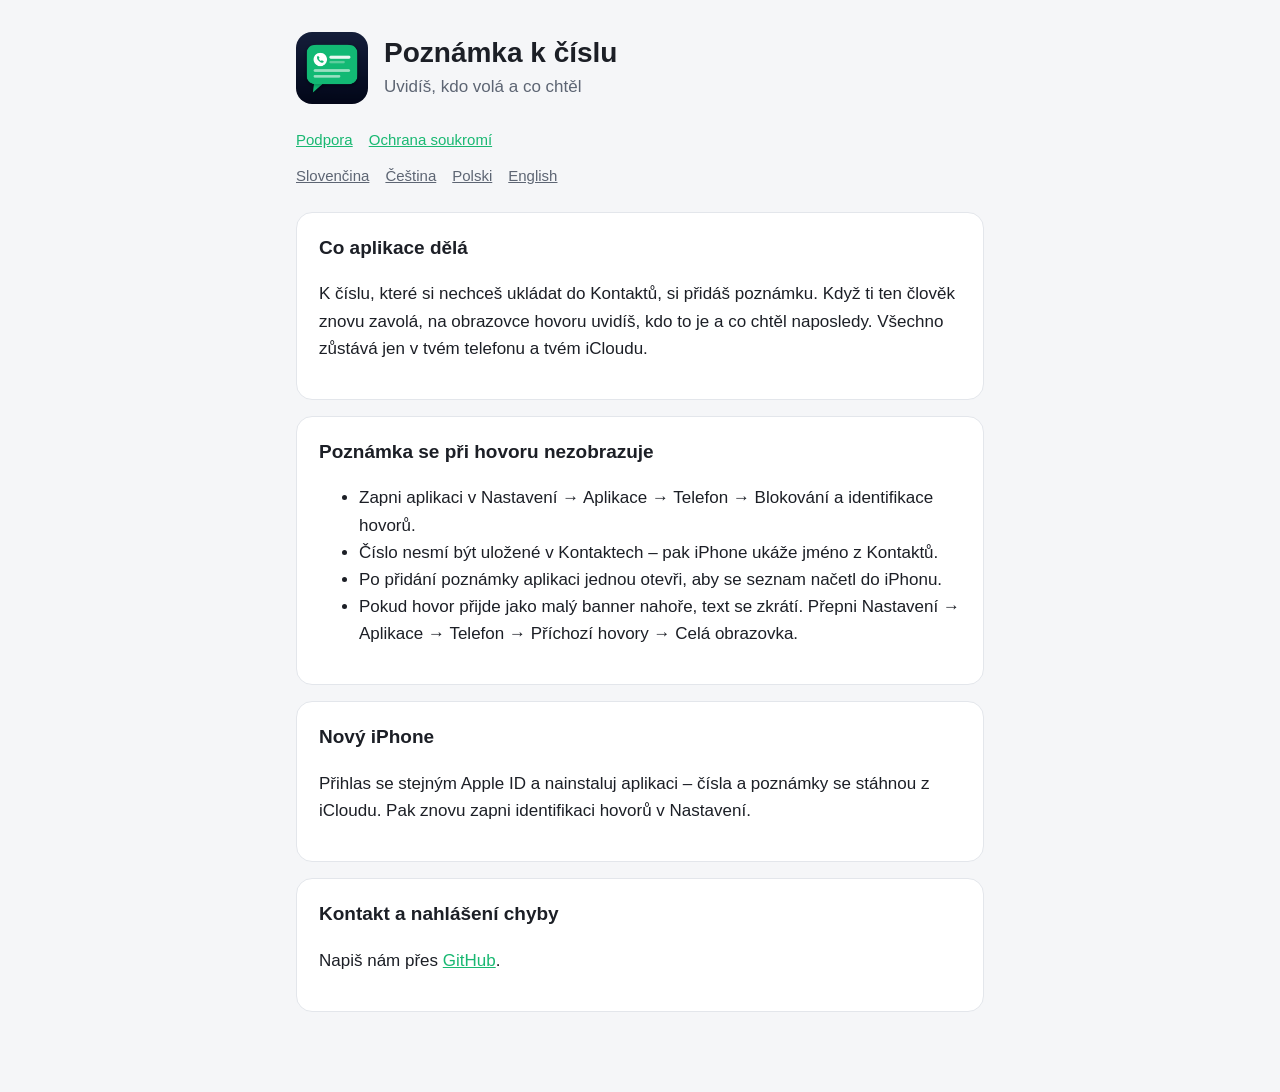
==== cs/index.html @ c44e5315 "Add Czech, Polish and English versions of support and privacy pages Co-Authored-By: Claude Opus 5.5 " ====
<!doctype html>
<html lang="cs">
<head>
<meta charset="utf-8">
<meta name="viewport" content="width=device-width, initial-scale=1">
<title>Poznámka k číslu</title>
<link rel="stylesheet" href="../style.css">
</head>
<body>
<main>
  <header>
    <img src="../icon.png" alt="">
    <div>
      <h1>Poznámka k číslu</h1>
      <p>Uvidíš, kdo volá a co chtěl</p>
    </div>
  </header>
  <nav><a href="index.html">Podpora</a><a href="privacy.html">Ochrana soukromí</a></nav>
  <nav class="langs"><a href="../">Slovenčina</a> <a href="../cs/">Čeština</a> <a href="../pl/">Polski</a> <a href="../en/">English</a></nav>
  <section><h2>Co aplikace dělá</h2><p>K číslu, které si nechceš ukládat do Kontaktů, si přidáš poznámku. Když ti ten člověk znovu zavolá, na obrazovce hovoru uvidíš, kdo to je a co chtěl naposledy. Všechno zůstává jen v tvém telefonu a tvém iCloudu.</p></section><section><h2>Poznámka se při hovoru nezobrazuje</h2><ul><li>Zapni aplikaci v Nastavení → Aplikace → Telefon → Blokování a identifikace hovorů.</li><li>Číslo nesmí být uložené v Kontaktech – pak iPhone ukáže jméno z Kontaktů.</li><li>Po přidání poznámky aplikaci jednou otevři, aby se seznam načetl do iPhonu.</li><li>Pokud hovor přijde jako malý banner nahoře, text se zkrátí. Přepni Nastavení → Aplikace → Telefon → Příchozí hovory → Celá obrazovka.</li></ul></section><section><h2>Nový iPhone</h2><p>Přihlas se stejným Apple ID a nainstaluj aplikaci – čísla a poznámky se stáhnou z iCloudu. Pak znovu zapni identifikaci hovorů v Nastavení.</p></section><section><h2>Kontakt a nahlášení chyby</h2><p>Napiš nám přes <a href="https://github.com/miloskral/poznamka-k-cislu/issues">GitHub</a>.</p></section>
</main>
</body>
</html>
---- style.css ----
:root {
  --bg: #f5f6f8;
  --card: #ffffff;
  --text: #1c1f26;
  --muted: #5d6573;
  --accent: #19b872;
  --line: #e3e6eb;
}
@media (prefers-color-scheme: dark) {
  :root {
    --bg: #0e1220;
    --card: #181d2e;
    --text: #eef0f4;
    --muted: #a3abba;
    --line: #2a3047;
  }
}
* { box-sizing: border-box; }
body {
  margin: 0;
  background: var(--bg);
  color: var(--text);
  font: 17px/1.6 -apple-system, BlinkMacSystemFont, "Segoe UI", Roboto, sans-serif;
}
main { max-width: 720px; margin: 0 auto; padding: 32px 16px 64px; }
header { display: flex; align-items: center; gap: 16px; margin-bottom: 24px; }
header img { width: 72px; height: 72px; border-radius: 16px; }
header h1 { margin: 0; font-size: 28px; line-height: 1.2; }
header p { margin: 4px 0 0; color: var(--muted); }
section { background: var(--card); border: 1px solid var(--line); border-radius: 16px; padding: 20px 22px; margin-bottom: 16px; }
h2 { margin: 0 0 8px; font-size: 19px; }
p, li { color: var(--text); }
.muted { color: var(--muted); font-size: 15px; }
a { color: var(--accent); }
nav { display: flex; gap: 16px; margin-bottom: 24px; font-size: 15px; }
.langs { margin-top: -12px; }
.langs a { color: var(--muted); }
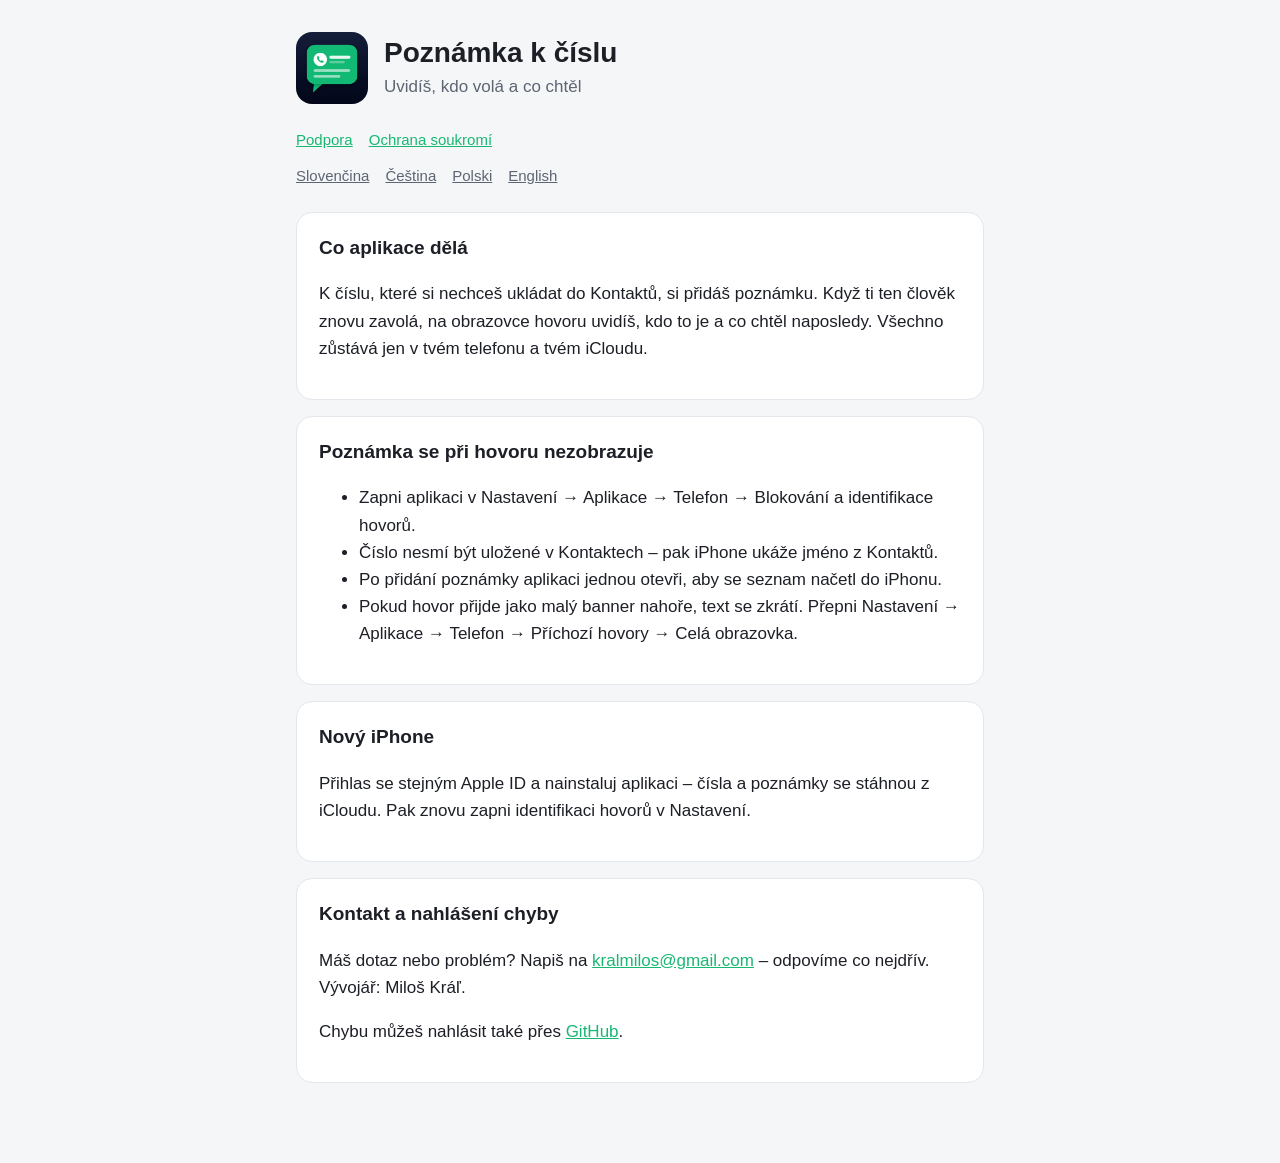
==== commit ea9f2f8d: "Add support email contact Co-Authored-By: Claude Opus 5.5 <noreply@anthropic.com>" ====
--- a/cs/index.html
+++ b/cs/index.html
@@ -17,7 +17,7 @@
   </header>
   <nav><a href="index.html">Podpora</a><a href="privacy.html">Ochrana soukromí</a></nav>
   <nav class="langs"><a href="../">Slovenčina</a> <a href="../cs/">Čeština</a> <a href="../pl/">Polski</a> <a href="../en/">English</a></nav>
-  <section><h2>Co aplikace dělá</h2><p>K číslu, které si nechceš ukládat do Kontaktů, si přidáš poznámku. Když ti ten člověk znovu zavolá, na obrazovce hovoru uvidíš, kdo to je a co chtěl naposledy. Všechno zůstává jen v tvém telefonu a tvém iCloudu.</p></section><section><h2>Poznámka se při hovoru nezobrazuje</h2><ul><li>Zapni aplikaci v Nastavení → Aplikace → Telefon → Blokování a identifikace hovorů.</li><li>Číslo nesmí být uložené v Kontaktech – pak iPhone ukáže jméno z Kontaktů.</li><li>Po přidání poznámky aplikaci jednou otevři, aby se seznam načetl do iPhonu.</li><li>Pokud hovor přijde jako malý banner nahoře, text se zkrátí. Přepni Nastavení → Aplikace → Telefon → Příchozí hovory → Celá obrazovka.</li></ul></section><section><h2>Nový iPhone</h2><p>Přihlas se stejným Apple ID a nainstaluj aplikaci – čísla a poznámky se stáhnou z iCloudu. Pak znovu zapni identifikaci hovorů v Nastavení.</p></section><section><h2>Kontakt a nahlášení chyby</h2><p>Napiš nám přes <a href="https://github.com/miloskral/poznamka-k-cislu/issues">GitHub</a>.</p></section>
+  <section><h2>Co aplikace dělá</h2><p>K číslu, které si nechceš ukládat do Kontaktů, si přidáš poznámku. Když ti ten člověk znovu zavolá, na obrazovce hovoru uvidíš, kdo to je a co chtěl naposledy. Všechno zůstává jen v tvém telefonu a tvém iCloudu.</p></section><section><h2>Poznámka se při hovoru nezobrazuje</h2><ul><li>Zapni aplikaci v Nastavení → Aplikace → Telefon → Blokování a identifikace hovorů.</li><li>Číslo nesmí být uložené v Kontaktech – pak iPhone ukáže jméno z Kontaktů.</li><li>Po přidání poznámky aplikaci jednou otevři, aby se seznam načetl do iPhonu.</li><li>Pokud hovor přijde jako malý banner nahoře, text se zkrátí. Přepni Nastavení → Aplikace → Telefon → Příchozí hovory → Celá obrazovka.</li></ul></section><section><h2>Nový iPhone</h2><p>Přihlas se stejným Apple ID a nainstaluj aplikaci – čísla a poznámky se stáhnou z iCloudu. Pak znovu zapni identifikaci hovorů v Nastavení.</p></section><section><h2>Kontakt a nahlášení chyby</h2><p>Máš dotaz nebo problém? Napiš na <a href="mailto:kralmilos@gmail.com">kralmilos@gmail.com</a> – odpovíme co nejdřív. Vývojář: Miloš Kráľ.</p><p>Chybu můžeš nahlásit také přes <a href="https://github.com/miloskral/poznamka-k-cislu/issues">GitHub</a>.</p></section>
 </main>
 </body>
 </html>
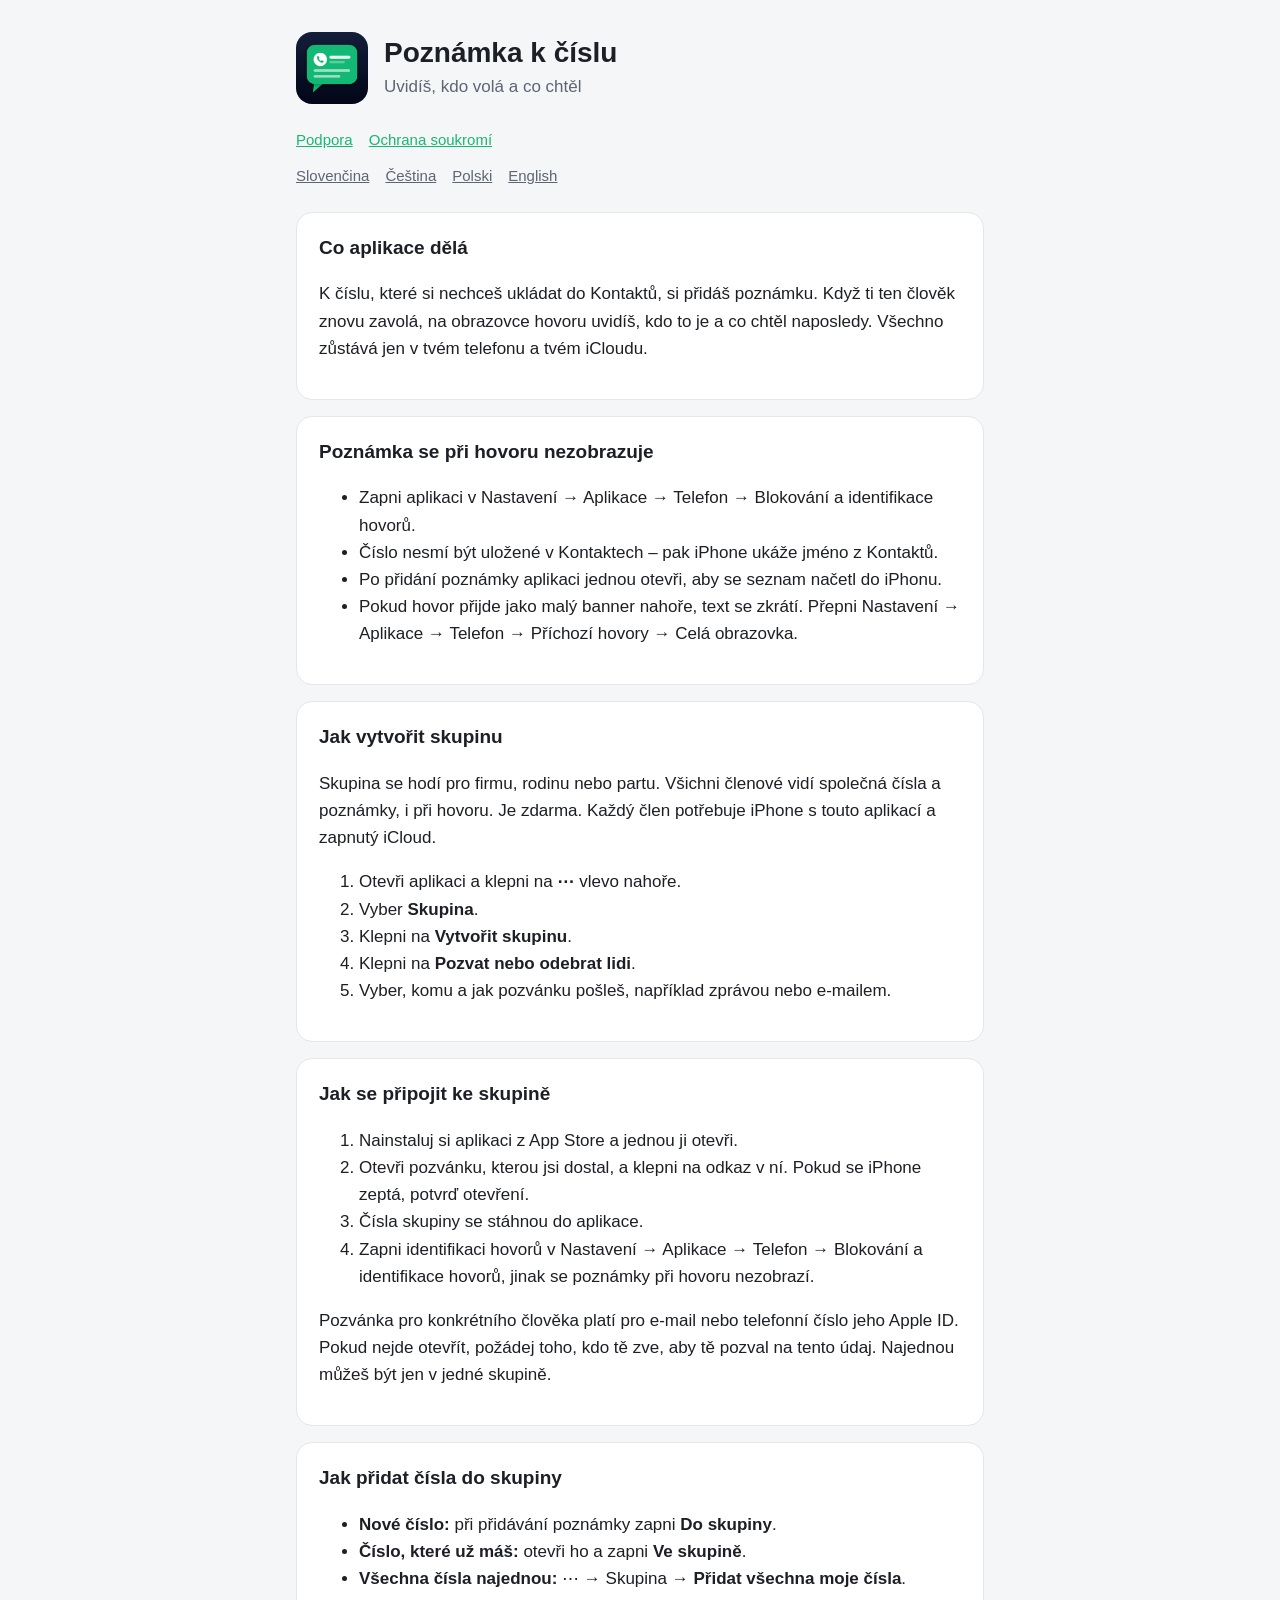
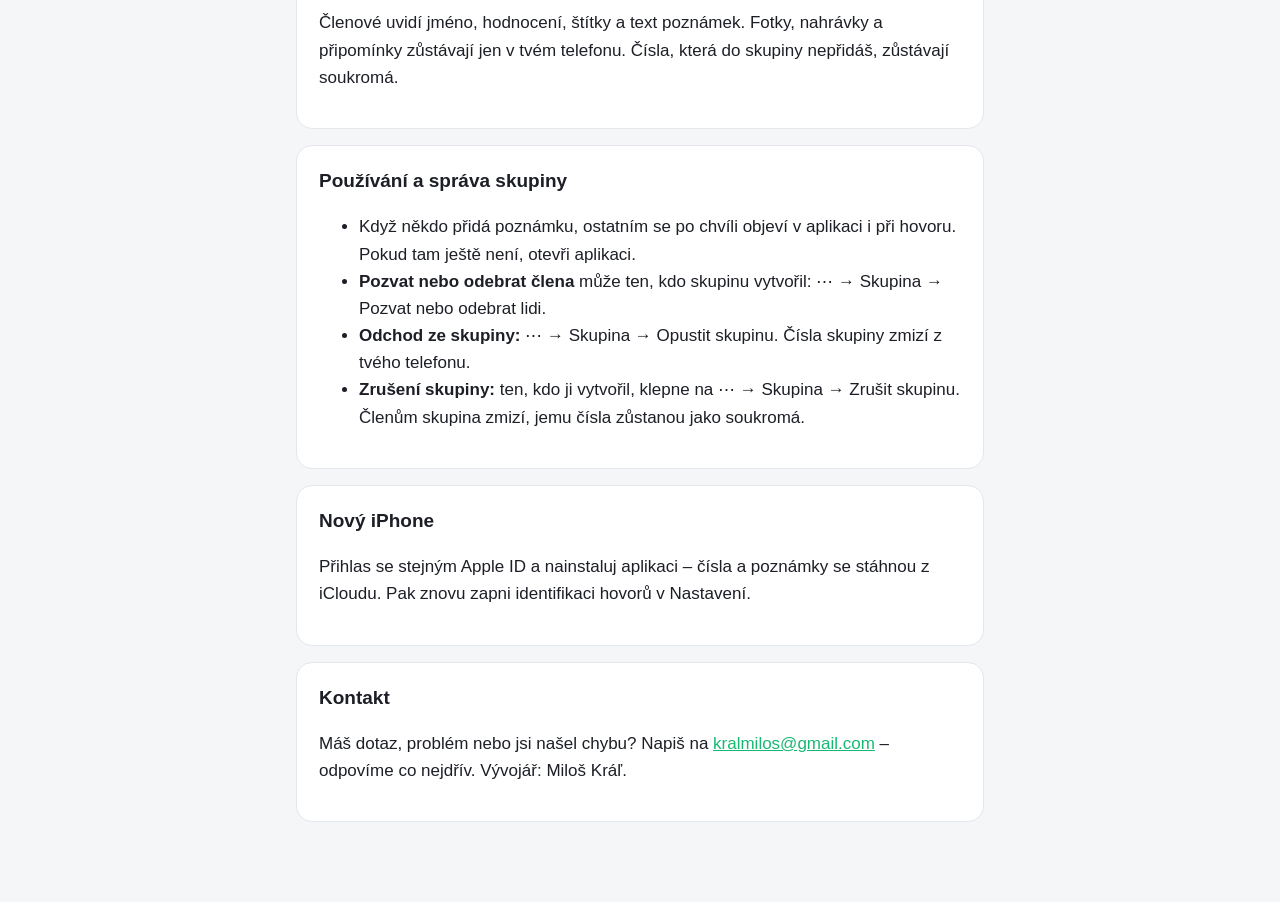
==== commit 4ba040d2: "Add group guide to support pages, contact by email only Co-Authored-By: Claude Opus 5.5 <noreply@ant" ====
--- a/cs/index.html
+++ b/cs/index.html
@@ -17,7 +17,7 @@
   </header>
   <nav><a href="index.html">Podpora</a><a href="privacy.html">Ochrana soukromí</a></nav>
   <nav class="langs"><a href="../">Slovenčina</a> <a href="../cs/">Čeština</a> <a href="../pl/">Polski</a> <a href="../en/">English</a></nav>
-  <section><h2>Co aplikace dělá</h2><p>K číslu, které si nechceš ukládat do Kontaktů, si přidáš poznámku. Když ti ten člověk znovu zavolá, na obrazovce hovoru uvidíš, kdo to je a co chtěl naposledy. Všechno zůstává jen v tvém telefonu a tvém iCloudu.</p></section><section><h2>Poznámka se při hovoru nezobrazuje</h2><ul><li>Zapni aplikaci v Nastavení → Aplikace → Telefon → Blokování a identifikace hovorů.</li><li>Číslo nesmí být uložené v Kontaktech – pak iPhone ukáže jméno z Kontaktů.</li><li>Po přidání poznámky aplikaci jednou otevři, aby se seznam načetl do iPhonu.</li><li>Pokud hovor přijde jako malý banner nahoře, text se zkrátí. Přepni Nastavení → Aplikace → Telefon → Příchozí hovory → Celá obrazovka.</li></ul></section><section><h2>Nový iPhone</h2><p>Přihlas se stejným Apple ID a nainstaluj aplikaci – čísla a poznámky se stáhnou z iCloudu. Pak znovu zapni identifikaci hovorů v Nastavení.</p></section><section><h2>Kontakt a nahlášení chyby</h2><p>Máš dotaz nebo problém? Napiš na <a href="mailto:kralmilos@gmail.com">kralmilos@gmail.com</a> – odpovíme co nejdřív. Vývojář: Miloš Kráľ.</p><p>Chybu můžeš nahlásit také přes <a href="https://github.com/miloskral/poznamka-k-cislu/issues">GitHub</a>.</p></section>
+  <section><h2>Co aplikace dělá</h2><p>K číslu, které si nechceš ukládat do Kontaktů, si přidáš poznámku. Když ti ten člověk znovu zavolá, na obrazovce hovoru uvidíš, kdo to je a co chtěl naposledy. Všechno zůstává jen v tvém telefonu a tvém iCloudu.</p></section><section><h2>Poznámka se při hovoru nezobrazuje</h2><ul><li>Zapni aplikaci v Nastavení → Aplikace → Telefon → Blokování a identifikace hovorů.</li><li>Číslo nesmí být uložené v Kontaktech – pak iPhone ukáže jméno z Kontaktů.</li><li>Po přidání poznámky aplikaci jednou otevři, aby se seznam načetl do iPhonu.</li><li>Pokud hovor přijde jako malý banner nahoře, text se zkrátí. Přepni Nastavení → Aplikace → Telefon → Příchozí hovory → Celá obrazovka.</li></ul></section><section><h2>Jak vytvořit skupinu</h2><p>Skupina se hodí pro firmu, rodinu nebo partu. Všichni členové vidí společná čísla a poznámky, i při hovoru. Je zdarma. Každý člen potřebuje iPhone s touto aplikací a zapnutý iCloud.</p><ol><li>Otevři aplikaci a klepni na <strong>⋯</strong> vlevo nahoře.</li><li>Vyber <strong>Skupina</strong>.</li><li>Klepni na <strong>Vytvořit skupinu</strong>.</li><li>Klepni na <strong>Pozvat nebo odebrat lidi</strong>.</li><li>Vyber, komu a jak pozvánku pošleš, například zprávou nebo e-mailem.</li></ol></section><section><h2>Jak se připojit ke skupině</h2><ol><li>Nainstaluj si aplikaci z App Store a jednou ji otevři.</li><li>Otevři pozvánku, kterou jsi dostal, a klepni na odkaz v ní. Pokud se iPhone zeptá, potvrď otevření.</li><li>Čísla skupiny se stáhnou do aplikace.</li><li>Zapni identifikaci hovorů v Nastavení → Aplikace → Telefon → Blokování a identifikace hovorů, jinak se poznámky při hovoru nezobrazí.</li></ol><p>Pozvánka pro konkrétního člověka platí pro e-mail nebo telefonní číslo jeho Apple ID. Pokud nejde otevřít, požádej toho, kdo tě zve, aby tě pozval na tento údaj. Najednou můžeš být jen v jedné skupině.</p></section><section><h2>Jak přidat čísla do skupiny</h2><ul><li><strong>Nové číslo:</strong> při přidávání poznámky zapni <strong>Do skupiny</strong>.</li><li><strong>Číslo, které už máš:</strong> otevři ho a zapni <strong>Ve skupině</strong>.</li><li><strong>Všechna čísla najednou:</strong> ⋯ → Skupina → <strong>Přidat všechna moje čísla</strong>.</li></ul><p>Členové uvidí jméno, hodnocení, štítky a text poznámek. Fotky, nahrávky a připomínky zůstávají jen v tvém telefonu. Čísla, která do skupiny nepřidáš, zůstávají soukromá.</p></section><section><h2>Používání a správa skupiny</h2><ul><li>Když někdo přidá poznámku, ostatním se po chvíli objeví v aplikaci i při hovoru. Pokud tam ještě není, otevři aplikaci.</li><li><strong>Pozvat nebo odebrat člena</strong> může ten, kdo skupinu vytvořil: ⋯ → Skupina → Pozvat nebo odebrat lidi.</li><li><strong>Odchod ze skupiny:</strong> ⋯ → Skupina → Opustit skupinu. Čísla skupiny zmizí z tvého telefonu.</li><li><strong>Zrušení skupiny:</strong> ten, kdo ji vytvořil, klepne na ⋯ → Skupina → Zrušit skupinu. Členům skupina zmizí, jemu čísla zůstanou jako soukromá.</li></ul></section><section><h2>Nový iPhone</h2><p>Přihlas se stejným Apple ID a nainstaluj aplikaci – čísla a poznámky se stáhnou z iCloudu. Pak znovu zapni identifikaci hovorů v Nastavení.</p></section><section><h2>Kontakt</h2><p>Máš dotaz, problém nebo jsi našel chybu? Napiš na <a href="mailto:kralmilos@gmail.com">kralmilos@gmail.com</a> – odpovíme co nejdřív. Vývojář: Miloš Kráľ.</p></section>
 </main>
 </body>
 </html>
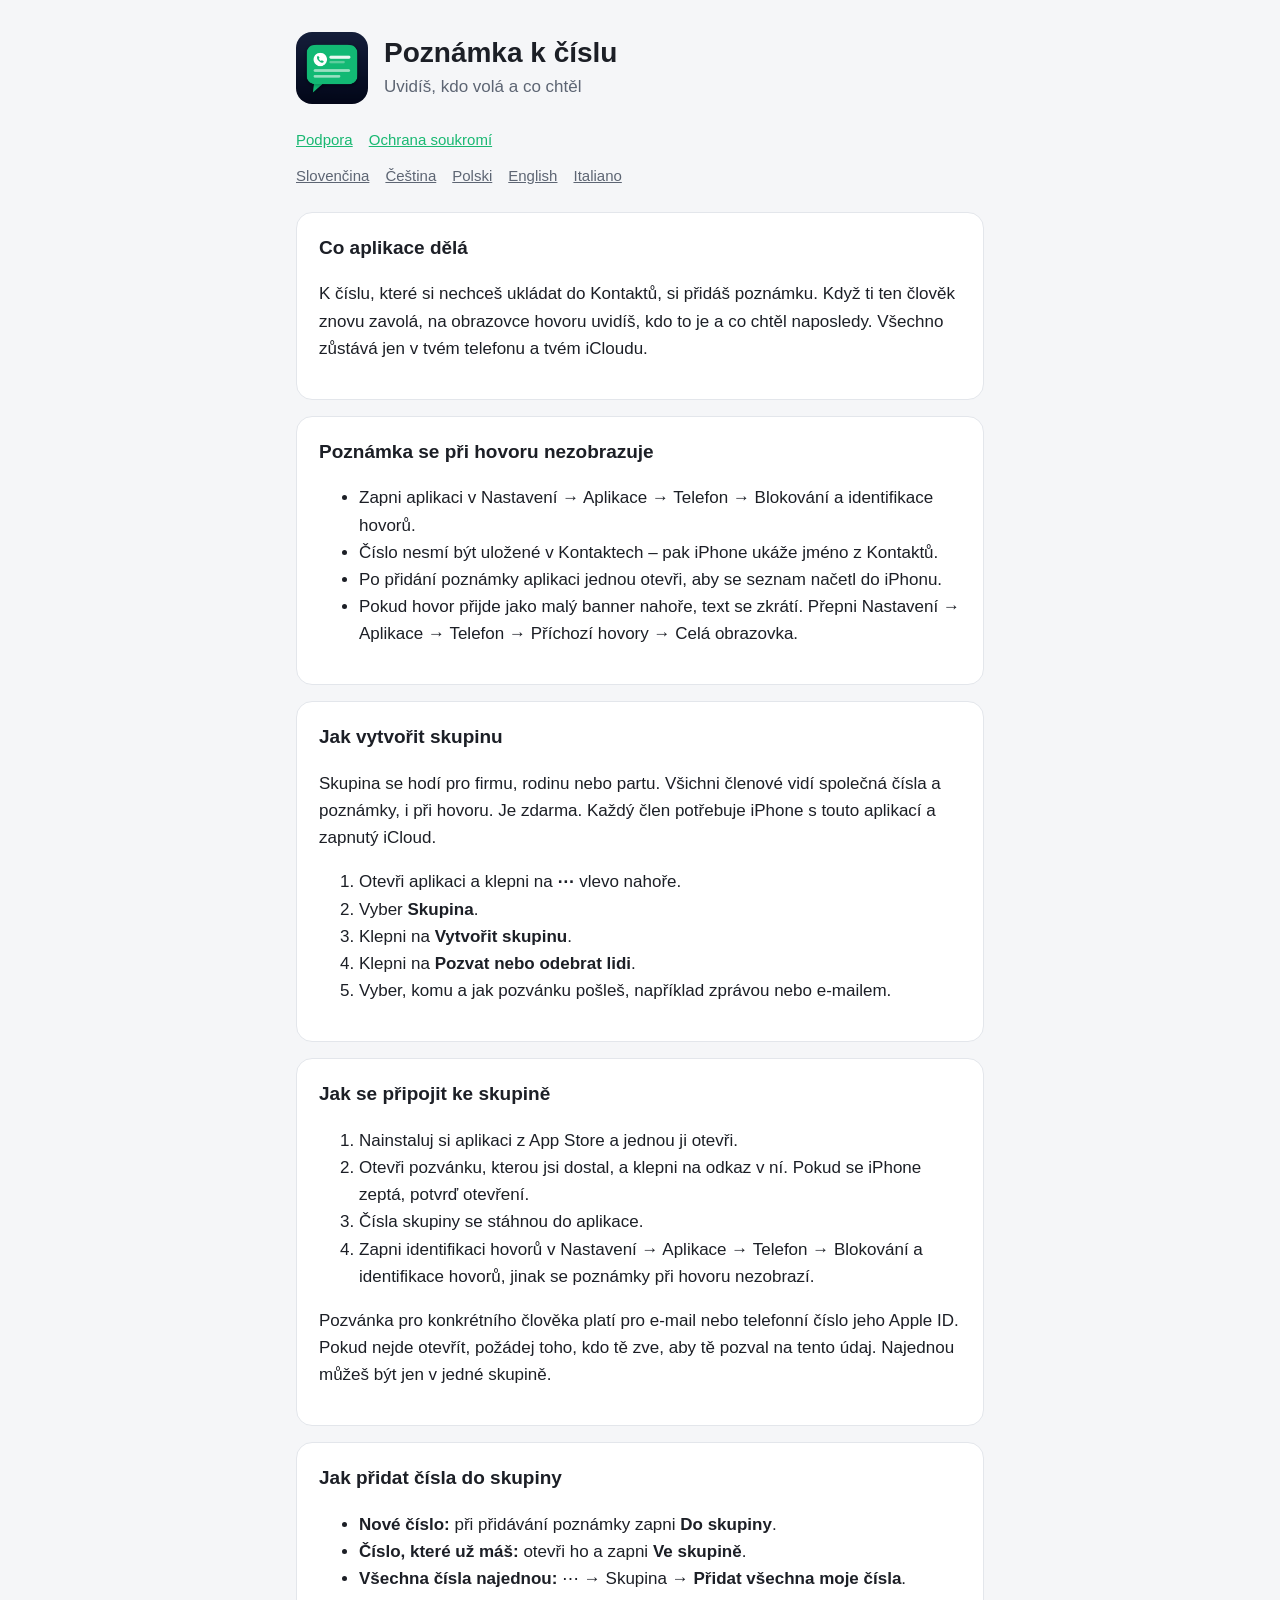
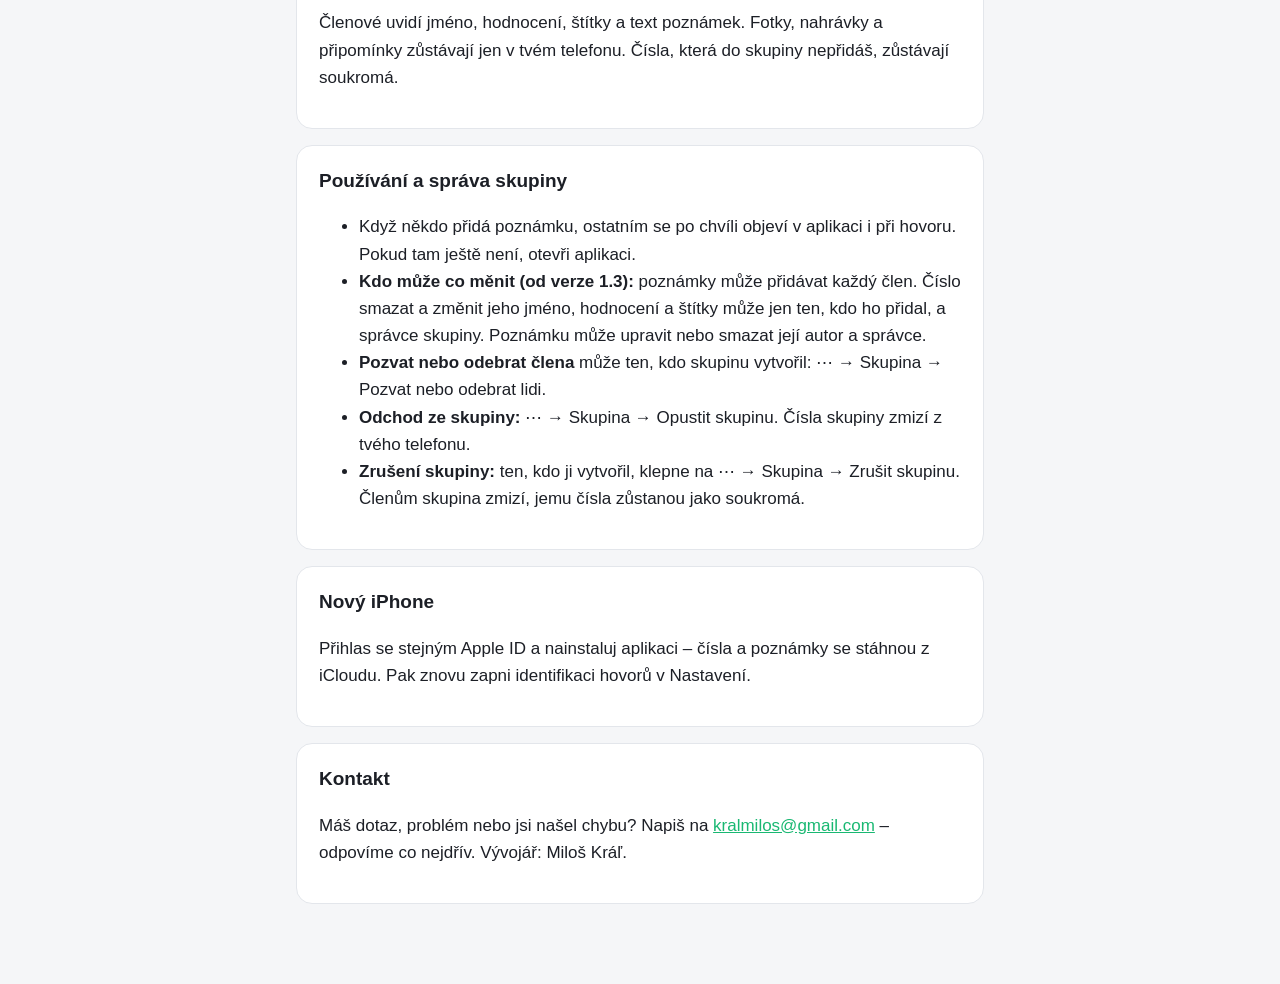
==== commit 53ed348e: "Add Italian support and privacy pages, describe group rules from 1.3 Co-Authored-By: Claude Opus 5.5" ====
--- a/cs/index.html
+++ b/cs/index.html
@@ -16,8 +16,8 @@
     </div>
   </header>
   <nav><a href="index.html">Podpora</a><a href="privacy.html">Ochrana soukromí</a></nav>
-  <nav class="langs"><a href="../">Slovenčina</a> <a href="../cs/">Čeština</a> <a href="../pl/">Polski</a> <a href="../en/">English</a></nav>
-  <section><h2>Co aplikace dělá</h2><p>K číslu, které si nechceš ukládat do Kontaktů, si přidáš poznámku. Když ti ten člověk znovu zavolá, na obrazovce hovoru uvidíš, kdo to je a co chtěl naposledy. Všechno zůstává jen v tvém telefonu a tvém iCloudu.</p></section><section><h2>Poznámka se při hovoru nezobrazuje</h2><ul><li>Zapni aplikaci v Nastavení → Aplikace → Telefon → Blokování a identifikace hovorů.</li><li>Číslo nesmí být uložené v Kontaktech – pak iPhone ukáže jméno z Kontaktů.</li><li>Po přidání poznámky aplikaci jednou otevři, aby se seznam načetl do iPhonu.</li><li>Pokud hovor přijde jako malý banner nahoře, text se zkrátí. Přepni Nastavení → Aplikace → Telefon → Příchozí hovory → Celá obrazovka.</li></ul></section><section><h2>Jak vytvořit skupinu</h2><p>Skupina se hodí pro firmu, rodinu nebo partu. Všichni členové vidí společná čísla a poznámky, i při hovoru. Je zdarma. Každý člen potřebuje iPhone s touto aplikací a zapnutý iCloud.</p><ol><li>Otevři aplikaci a klepni na <strong>⋯</strong> vlevo nahoře.</li><li>Vyber <strong>Skupina</strong>.</li><li>Klepni na <strong>Vytvořit skupinu</strong>.</li><li>Klepni na <strong>Pozvat nebo odebrat lidi</strong>.</li><li>Vyber, komu a jak pozvánku pošleš, například zprávou nebo e-mailem.</li></ol></section><section><h2>Jak se připojit ke skupině</h2><ol><li>Nainstaluj si aplikaci z App Store a jednou ji otevři.</li><li>Otevři pozvánku, kterou jsi dostal, a klepni na odkaz v ní. Pokud se iPhone zeptá, potvrď otevření.</li><li>Čísla skupiny se stáhnou do aplikace.</li><li>Zapni identifikaci hovorů v Nastavení → Aplikace → Telefon → Blokování a identifikace hovorů, jinak se poznámky při hovoru nezobrazí.</li></ol><p>Pozvánka pro konkrétního člověka platí pro e-mail nebo telefonní číslo jeho Apple ID. Pokud nejde otevřít, požádej toho, kdo tě zve, aby tě pozval na tento údaj. Najednou můžeš být jen v jedné skupině.</p></section><section><h2>Jak přidat čísla do skupiny</h2><ul><li><strong>Nové číslo:</strong> při přidávání poznámky zapni <strong>Do skupiny</strong>.</li><li><strong>Číslo, které už máš:</strong> otevři ho a zapni <strong>Ve skupině</strong>.</li><li><strong>Všechna čísla najednou:</strong> ⋯ → Skupina → <strong>Přidat všechna moje čísla</strong>.</li></ul><p>Členové uvidí jméno, hodnocení, štítky a text poznámek. Fotky, nahrávky a připomínky zůstávají jen v tvém telefonu. Čísla, která do skupiny nepřidáš, zůstávají soukromá.</p></section><section><h2>Používání a správa skupiny</h2><ul><li>Když někdo přidá poznámku, ostatním se po chvíli objeví v aplikaci i při hovoru. Pokud tam ještě není, otevři aplikaci.</li><li><strong>Pozvat nebo odebrat člena</strong> může ten, kdo skupinu vytvořil: ⋯ → Skupina → Pozvat nebo odebrat lidi.</li><li><strong>Odchod ze skupiny:</strong> ⋯ → Skupina → Opustit skupinu. Čísla skupiny zmizí z tvého telefonu.</li><li><strong>Zrušení skupiny:</strong> ten, kdo ji vytvořil, klepne na ⋯ → Skupina → Zrušit skupinu. Členům skupina zmizí, jemu čísla zůstanou jako soukromá.</li></ul></section><section><h2>Nový iPhone</h2><p>Přihlas se stejným Apple ID a nainstaluj aplikaci – čísla a poznámky se stáhnou z iCloudu. Pak znovu zapni identifikaci hovorů v Nastavení.</p></section><section><h2>Kontakt</h2><p>Máš dotaz, problém nebo jsi našel chybu? Napiš na <a href="mailto:kralmilos@gmail.com">kralmilos@gmail.com</a> – odpovíme co nejdřív. Vývojář: Miloš Kráľ.</p></section>
+  <nav class="langs"><a href="../">Slovenčina</a> <a href="../cs/">Čeština</a> <a href="../pl/">Polski</a> <a href="../en/">English</a> <a href="../it/">Italiano</a></nav>
+  <section><h2>Co aplikace dělá</h2><p>K číslu, které si nechceš ukládat do Kontaktů, si přidáš poznámku. Když ti ten člověk znovu zavolá, na obrazovce hovoru uvidíš, kdo to je a co chtěl naposledy. Všechno zůstává jen v tvém telefonu a tvém iCloudu.</p></section><section><h2>Poznámka se při hovoru nezobrazuje</h2><ul><li>Zapni aplikaci v Nastavení → Aplikace → Telefon → Blokování a identifikace hovorů.</li><li>Číslo nesmí být uložené v Kontaktech – pak iPhone ukáže jméno z Kontaktů.</li><li>Po přidání poznámky aplikaci jednou otevři, aby se seznam načetl do iPhonu.</li><li>Pokud hovor přijde jako malý banner nahoře, text se zkrátí. Přepni Nastavení → Aplikace → Telefon → Příchozí hovory → Celá obrazovka.</li></ul></section><section><h2>Jak vytvořit skupinu</h2><p>Skupina se hodí pro firmu, rodinu nebo partu. Všichni členové vidí společná čísla a poznámky, i při hovoru. Je zdarma. Každý člen potřebuje iPhone s touto aplikací a zapnutý iCloud.</p><ol><li>Otevři aplikaci a klepni na <strong>⋯</strong> vlevo nahoře.</li><li>Vyber <strong>Skupina</strong>.</li><li>Klepni na <strong>Vytvořit skupinu</strong>.</li><li>Klepni na <strong>Pozvat nebo odebrat lidi</strong>.</li><li>Vyber, komu a jak pozvánku pošleš, například zprávou nebo e-mailem.</li></ol></section><section><h2>Jak se připojit ke skupině</h2><ol><li>Nainstaluj si aplikaci z App Store a jednou ji otevři.</li><li>Otevři pozvánku, kterou jsi dostal, a klepni na odkaz v ní. Pokud se iPhone zeptá, potvrď otevření.</li><li>Čísla skupiny se stáhnou do aplikace.</li><li>Zapni identifikaci hovorů v Nastavení → Aplikace → Telefon → Blokování a identifikace hovorů, jinak se poznámky při hovoru nezobrazí.</li></ol><p>Pozvánka pro konkrétního člověka platí pro e-mail nebo telefonní číslo jeho Apple ID. Pokud nejde otevřít, požádej toho, kdo tě zve, aby tě pozval na tento údaj. Najednou můžeš být jen v jedné skupině.</p></section><section><h2>Jak přidat čísla do skupiny</h2><ul><li><strong>Nové číslo:</strong> při přidávání poznámky zapni <strong>Do skupiny</strong>.</li><li><strong>Číslo, které už máš:</strong> otevři ho a zapni <strong>Ve skupině</strong>.</li><li><strong>Všechna čísla najednou:</strong> ⋯ → Skupina → <strong>Přidat všechna moje čísla</strong>.</li></ul><p>Členové uvidí jméno, hodnocení, štítky a text poznámek. Fotky, nahrávky a připomínky zůstávají jen v tvém telefonu. Čísla, která do skupiny nepřidáš, zůstávají soukromá.</p></section><section><h2>Používání a správa skupiny</h2><ul><li>Když někdo přidá poznámku, ostatním se po chvíli objeví v aplikaci i při hovoru. Pokud tam ještě není, otevři aplikaci.</li><li><strong>Kdo může co měnit (od verze 1.3):</strong> poznámky může přidávat každý člen. Číslo smazat a změnit jeho jméno, hodnocení a štítky může jen ten, kdo ho přidal, a správce skupiny. Poznámku může upravit nebo smazat její autor a správce.</li><li><strong>Pozvat nebo odebrat člena</strong> může ten, kdo skupinu vytvořil: ⋯ → Skupina → Pozvat nebo odebrat lidi.</li><li><strong>Odchod ze skupiny:</strong> ⋯ → Skupina → Opustit skupinu. Čísla skupiny zmizí z tvého telefonu.</li><li><strong>Zrušení skupiny:</strong> ten, kdo ji vytvořil, klepne na ⋯ → Skupina → Zrušit skupinu. Členům skupina zmizí, jemu čísla zůstanou jako soukromá.</li></ul></section><section><h2>Nový iPhone</h2><p>Přihlas se stejným Apple ID a nainstaluj aplikaci – čísla a poznámky se stáhnou z iCloudu. Pak znovu zapni identifikaci hovorů v Nastavení.</p></section><section><h2>Kontakt</h2><p>Máš dotaz, problém nebo jsi našel chybu? Napiš na <a href="mailto:kralmilos@gmail.com">kralmilos@gmail.com</a> – odpovíme co nejdřív. Vývojář: Miloš Kráľ.</p></section>
 </main>
 </body>
 </html>
